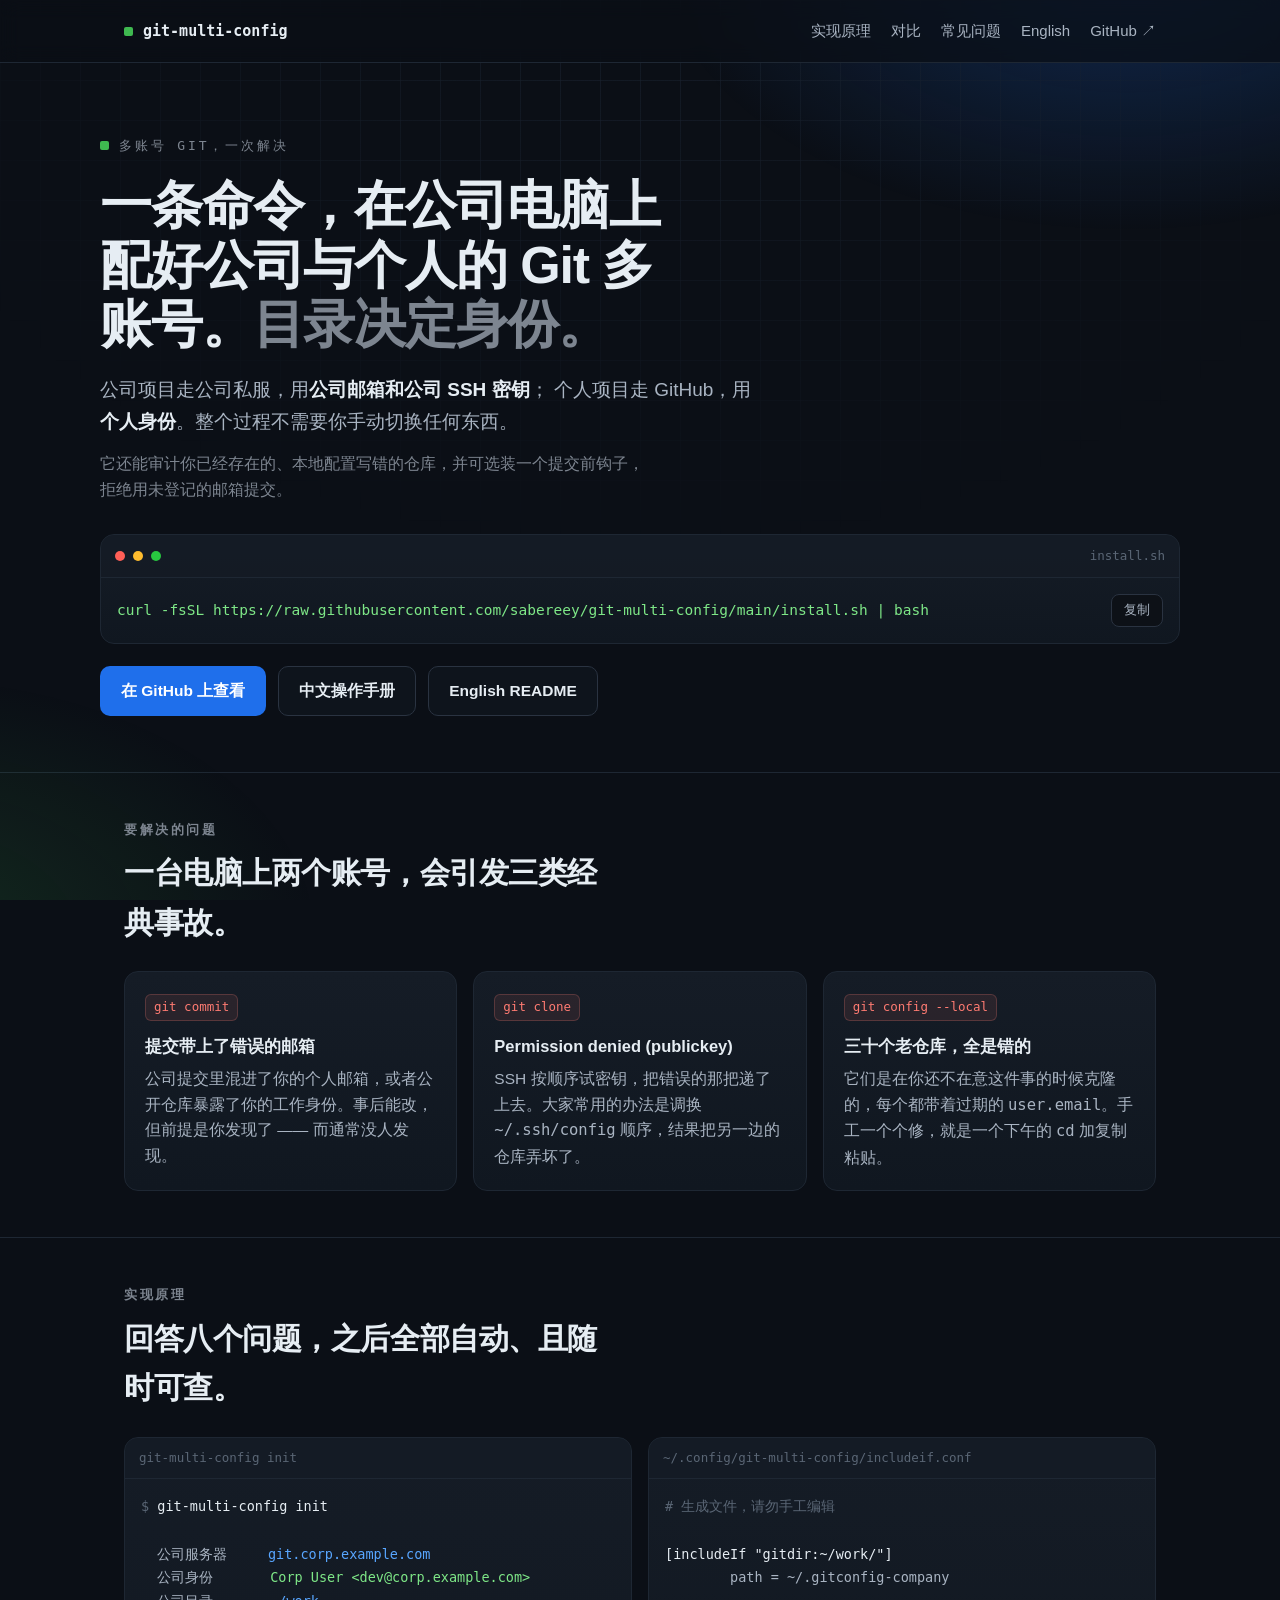
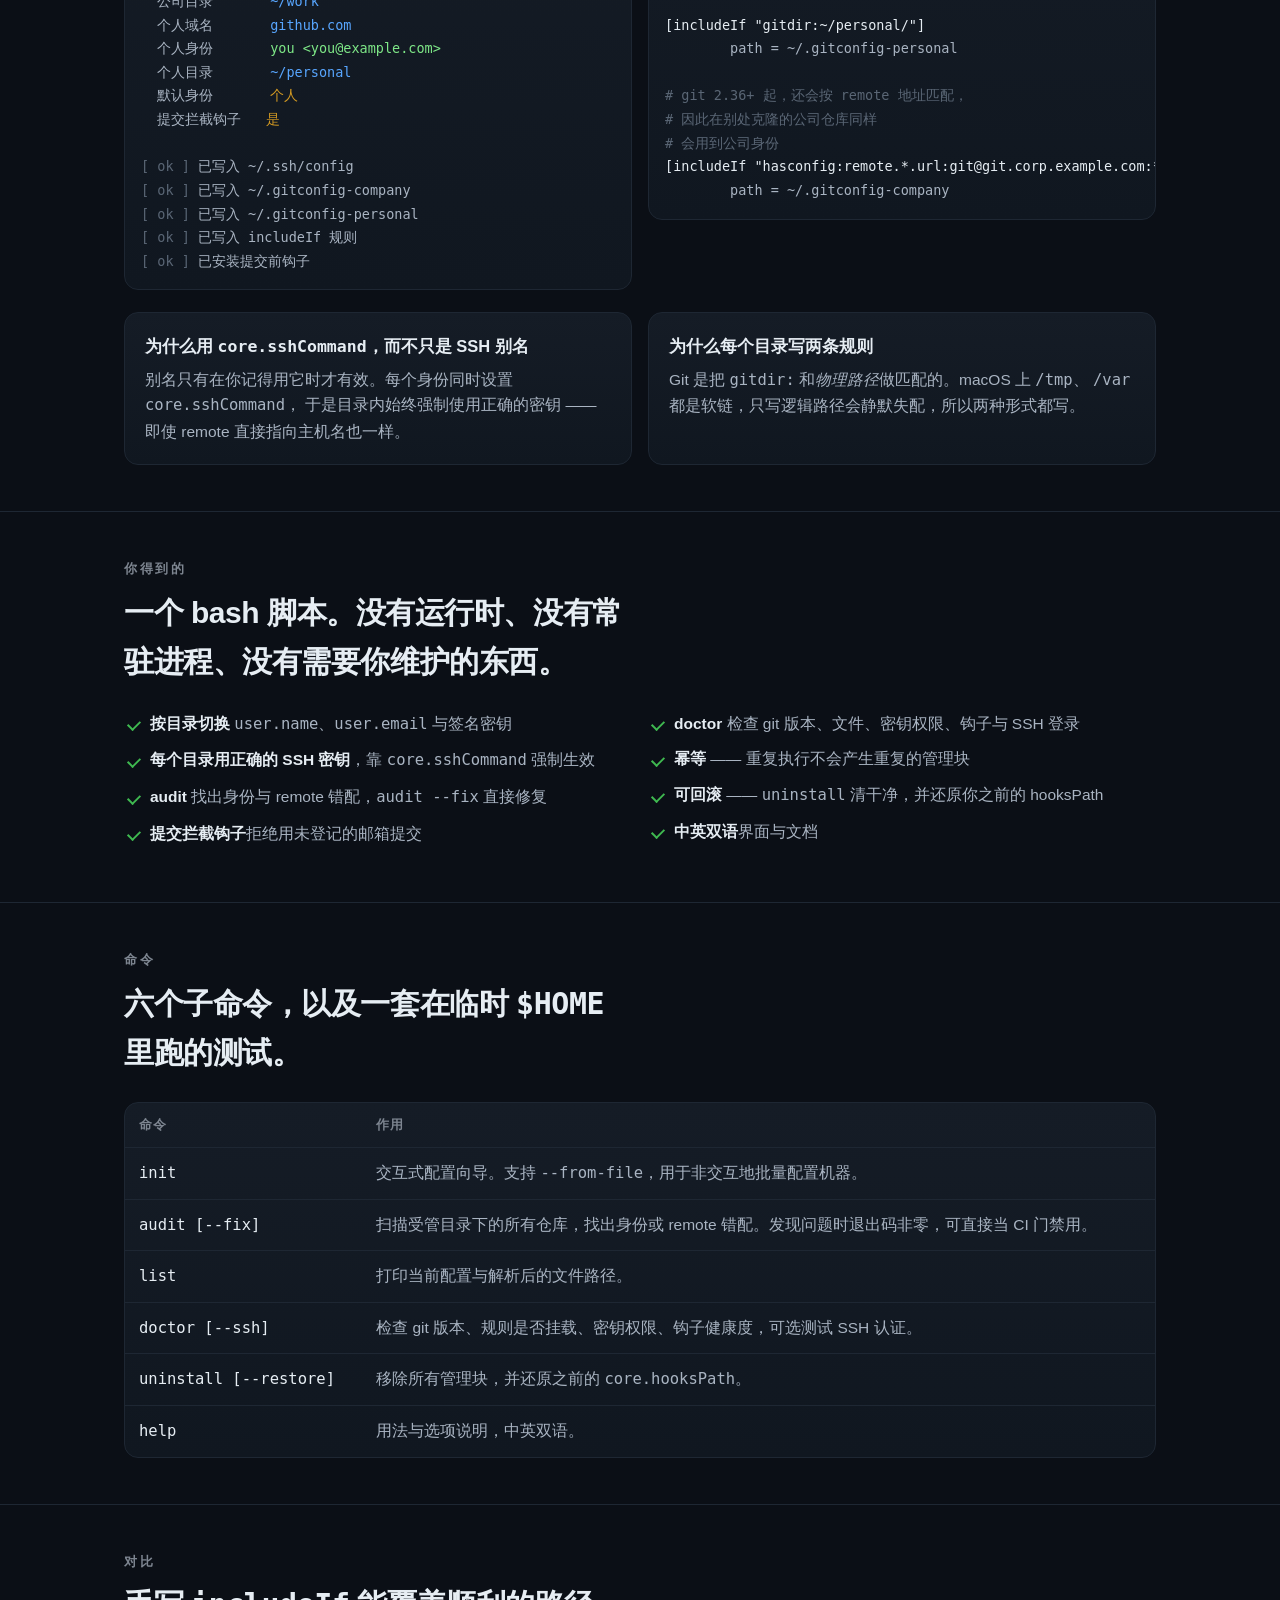
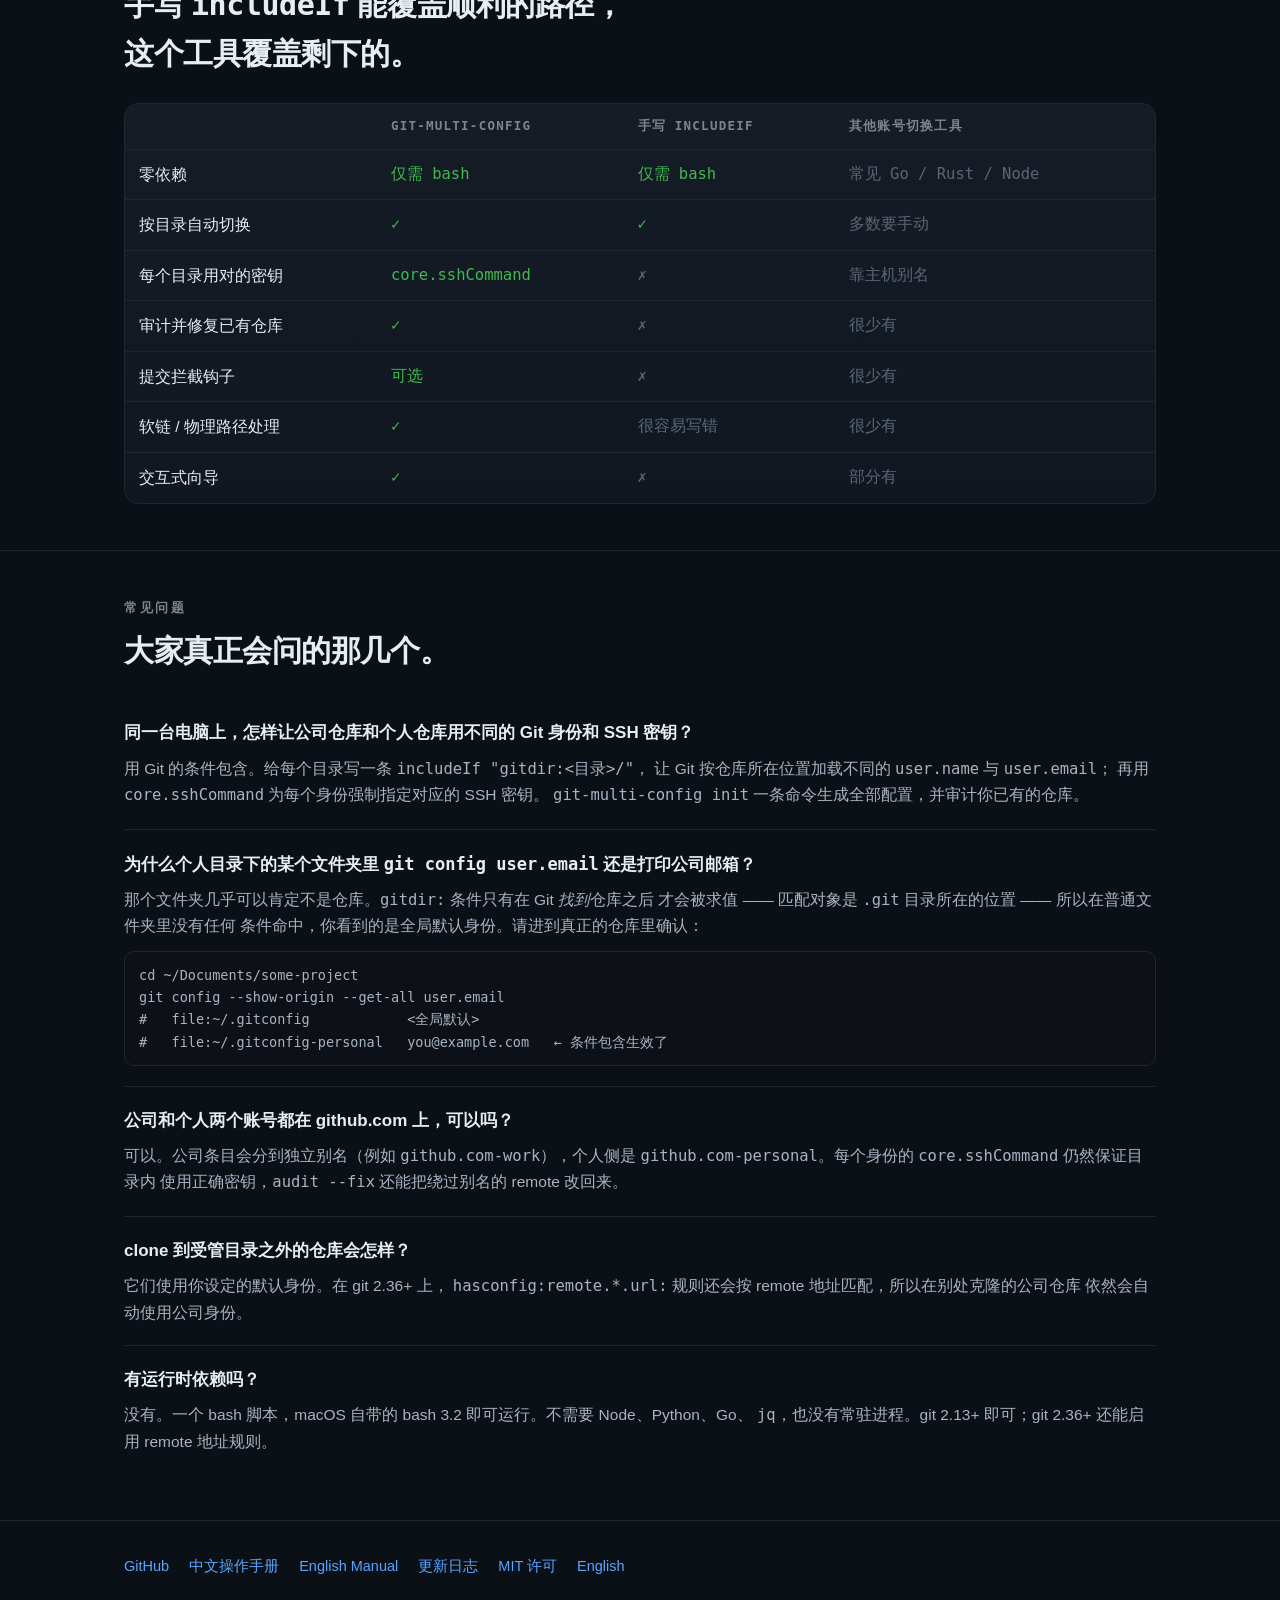
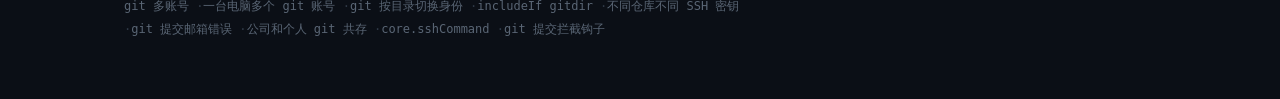
==== docs/zh/index.html @ 98c265e1 "feat(docs): add indexable bilingual landing page deployed to GitHub Pages The repository itself rank" ====
<!DOCTYPE html>
<html lang="zh-CN">
<head>
<meta charset="utf-8">
<meta name="viewport" content="width=device-width, initial-scale=1">

<title>git-multi-config — 一台电脑上配好公司和个人多 Git 账号，按目录自动切换身份</title>
<meta name="description" content="一条命令在一台机器上配好公司私服与个人 GitHub 的多账号环境。用 includeIf 条件包含 + core.sshCommand 按目录自动切换 user.name、user.email 和 SSH 密钥，可审计并修复已有仓库的错配身份，还有提交前拦截钩子防止用错邮箱提交。零依赖，bash 3.2+ 即可运行。">
<meta name="keywords" content="git 多账号, 一台电脑多个 git 账号, git 按目录切换身份, includeIf gitdir, 不同仓库用不同 ssh 密钥, git 提交邮箱错误, 公司和个人 git 共存, core.sshCommand, git 提交拦截钩子, 多账号 git 管理工具">
<meta name="author" content="sabereey">
<meta name="robots" content="index, follow, max-image-preview:large">
<meta name="theme-color" content="#0B0F16">

<link rel="canonical" href="https://sabereey.github.io/git-multi-config/zh/">
<link rel="alternate" hreflang="en" href="https://sabereey.github.io/git-multi-config/">
<link rel="alternate" hreflang="zh-CN" href="https://sabereey.github.io/git-multi-config/zh/">
<link rel="alternate" hreflang="x-default" href="https://sabereey.github.io/git-multi-config/">

<meta property="og:type" content="website">
<meta property="og:site_name" content="git-multi-config">
<meta property="og:title" content="git-multi-config — 一台电脑上的公司 + 个人 Git 多账号，按目录自动切换">
<meta property="og:description" content="一条命令配好全部。目录决定你的 Git 身份和 SSH 密钥，从此不用手动切换。">
<meta property="og:url" content="https://sabereey.github.io/git-multi-config/zh/">
<meta property="og:image" content="https://sabereey.github.io/git-multi-config/social-preview.png">
<meta property="og:image:width" content="1280">
<meta property="og:image:height" content="640">
<meta property="og:image:alt" content="终端截图：~/work/my-service 指向公司服务器，~/personal/dotfiles 指向 GitHub">
<meta property="og:locale" content="zh_CN">
<meta property="og:locale:alternate" content="en">

<meta name="twitter:card" content="summary_large_image">
<meta name="twitter:title" content="git-multi-config — 一台电脑上的公司 + 个人 Git 多账号">
<meta name="twitter:description" content="目录决定你的 Git 身份和 SSH 密钥，不用手动切换。零依赖。">
<meta name="twitter:image" content="https://sabereey.github.io/git-multi-config/social-preview.png">

<link rel="icon" href="data:image/svg+xml,<svg xmlns='http://www.w3.org/2000/svg' viewBox='0 0 32 32'><rect width='32' height='32' rx='7' fill='%230B0F16'/><rect x='9' y='9' width='6' height='6' rx='1.5' fill='%233FB950'/><rect x='17' y='17' width='6' height='6' rx='1.5' fill='%2358A6FF'/></svg>">
<link rel="stylesheet" href="../style.css">

<script type="application/ld+json">
{
  "@context": "https://schema.org",
  "@type": "SoftwareApplication",
  "name": "git-multi-config",
  "softwareVersion": "2.0.0",
  "applicationCategory": "DeveloperApplication",
  "applicationSubCategory": "版本控制",
  "operatingSystem": "macOS, Linux, WSL",
  "programmingLanguage": "Shell",
  "inLanguage": "zh-CN",
  "description": "一条命令在一台机器上配好公司私服与个人 GitHub 的多账号环境。通过 includeIf 条件包含与 core.sshCommand，按目录自动选择 user.name、user.email 和 SSH 密钥；可审计并修复已有仓库的错误身份，并可选装提交前拦截钩子。",
  "url": "https://sabereey.github.io/git-multi-config/zh/",
  "codeRepository": "https://github.com/sabereey/git-multi-config",
  "license": "https://opensource.org/licenses/MIT",
  "isAccessibleForFree": true,
  "offers": { "@type": "Offer", "price": "0", "priceCurrency": "CNY" },
  "keywords": "git 多账号, git 按目录切换身份, includeIf gitdir, 不同仓库不同 SSH 密钥, core.sshCommand, git 提交拦截钩子",
  "author": { "@type": "Person", "name": "sabereey", "url": "https://github.com/sabereey" }
}
</script>

<script type="application/ld+json">
{
  "@context": "https://schema.org",
  "@type": "FAQPage",
  "inLanguage": "zh-CN",
  "mainEntity": [
    {
      "@type": "Question",
      "name": "同一台电脑上，怎样让公司的仓库和个人仓库使用不同的 Git 身份和 SSH 密钥？",
      "acceptedAnswer": {
        "@type": "Answer",
        "text": "用 Git 的条件包含（conditional includes）。给每个目录写一条 includeIf \"gitdir:<目录>/\"，让 Git 按仓库所在位置加载不同的 user.name 与 user.email；再用 core.sshCommand 为每个身份强制指定对应的 SSH 密钥。git-multi-config init 一条命令生成全部配置，并能审计你已有的仓库。"
      }
    },
    {
      "@type": "Question",
      "name": "为什么个人目录下的某个文件夹里 git config user.email 还是打印公司邮箱？",
      "acceptedAnswer": {
        "@type": "Answer",
        "text": "那个文件夹几乎可以肯定不是 git 仓库。gitdir: 条件只有在 Git 已经找到仓库后才会被求值，匹配对象是 .git 目录所在的位置。在普通文件夹里没有任何条件命中，于是回落到全局默认身份。请进到真正的仓库里执行 git config --show-origin --get-all user.email 来确认条件包含是否生效。"
      }
    },
    {
      "@type": "Question",
      "name": "公司和个人两个账号都在 github.com 上，可以吗？",
      "acceptedAnswer": {
        "@type": "Answer",
        "text": "可以。当两个身份共用同一域名时，公司条目会分到独立别名（例如 github.com-work），个人侧为 github.com-personal。每个身份的 core.sshCommand 仍然保证目录内使用正确的密钥，audit --fix 还能把绕过别名的 remote 改写过来。"
      }
    },
    {
      "@type": "Question",
      "name": "clone 到受管目录之外的仓库会怎样？",
      "acceptedAnswer": {
        "@type": "Answer",
        "text": "它们使用你设定的默认身份。在 git 2.36 及以上，hasconfig:remote.*.url: 规则还会按 remote 地址匹配，所以在别处克隆的公司仓库依然会自动使用公司身份。"
      }
    },
    {
      "@type": "Question",
      "name": "这个工具有运行时依赖吗？",
      "acceptedAnswer": {
        "@type": "Answer",
        "text": "没有。它是一个 bash 脚本，macOS 自带的 bash 3.2 即可运行，不需要 Node、Python、Go、jq，也没有常驻进程。git 2.13 以上即可用条件包含，git 2.36 以上还能启用 remote 地址规则。"
      }
    }
  ]
}
</script>
</head>
<body>

<header>
  <div class="wrap">
    <a class="brand" href="#top"><span class="dot"></span>git-multi-config</a>
    <nav class="topnav">
      <a href="#how">实现原理</a>
      <a href="#compare">对比</a>
      <a href="#faq" class="hide-sm">常见问题</a>
      <a href="../" hreflang="en" lang="en">English</a>
      <a href="https://github.com/sabereey/git-multi-config">GitHub ↗</a>
    </nav>
  </div>
</header>

<main id="top">

  <!-- ============================================================== hero -->
  <div class="wrap hero">
    <p class="eyebrow">多账号 Git，一次解决</p>
    <h1>一条命令，在公司电脑上配好公司与个人的 Git 多账号。<span class="soft">目录决定身份。</span></h1>
    <p class="lede">
      公司项目走公司私服，用<strong>公司邮箱和公司 SSH 密钥</strong>；
      个人项目走 GitHub，用<strong>个人身份</strong>。整个过程不需要你手动切换任何东西。
    </p>
    <p class="lede sub">
      它还能审计你已经存在的、本地配置写错的仓库，并可选装一个提交前钩子，
      拒绝用未登记的邮箱提交。
    </p>

    <div class="card install">
      <div class="install-head">
        <i></i><i></i><i></i>
        <span>install.sh</span>
      </div>
      <div class="install-body">
        <pre id="cmd">curl -fsSL https://raw.githubusercontent.com/sabereey/git-multi-config/main/install.sh | bash</pre>
        <button class="copy" data-copy="#cmd">复制</button>
      </div>
    </div>

    <div class="cta">
      <a class="btn primary" href="https://github.com/sabereey/git-multi-config">在 GitHub 上查看</a>
      <a class="btn ghost" href="https://github.com/sabereey/git-multi-config/blob/main/docs/manual.zh-CN.md">中文操作手册</a>
      <a class="btn ghost" href="https://github.com/sabereey/git-multi-config/blob/main/README.md" hreflang="en">English README</a>
    </div>
  </div>

  <!-- ============================================================== 问题 -->
  <section>
    <div class="wrap">
      <h2>要解决的问题</h2>
      <p class="section-title">一台电脑上两个账号，会引发三类经典事故。</p>

      <div class="grid c3">
        <div class="card tile">
          <span class="bad">git commit</span>
          <h3>提交带上了错误的邮箱</h3>
          <p>公司提交里混进了你的个人邮箱，或者公开仓库暴露了你的工作身份。事后能改，
             但前提是你发现了 —— 而通常没人发现。</p>
        </div>
        <div class="card tile">
          <span class="bad">git clone</span>
          <h3>Permission denied (publickey)</h3>
          <p>SSH 按顺序试密钥，把错误的那把递了上去。大家常用的办法是调换
             <code>~/.ssh/config</code> 顺序，结果把另一边的仓库弄坏了。</p>
        </div>
        <div class="card tile">
          <span class="bad">git config --local</span>
          <h3>三十个老仓库，全是错的</h3>
          <p>它们是在你还不在意这件事的时候克隆的，每个都带着过期的
             <code>user.email</code>。手工一个个修，就是一个下午的 <code>cd</code> 加复制粘贴。</p>
        </div>
      </div>
    </div>
  </section>

  <!-- ============================================================ 原理 -->
  <section id="how">
    <div class="wrap">
      <h2>实现原理</h2>
      <p class="section-title">回答八个问题，之后全部自动、且随时可查。</p>

      <div class="panes">
        <div class="card pane">
          <div class="pane-head">git-multi-config init</div>
<pre><span class="d">$</span> <span class="k">git-multi-config init</span>

  公司服务器     <span class="b">git.corp.example.com</span>
  公司身份       <span class="g">Corp User &lt;dev@corp.example.com&gt;</span>
  公司目录       <span class="b">~/work</span>
  个人域名       <span class="b">github.com</span>
  个人身份       <span class="g">you &lt;you@example.com&gt;</span>
  个人目录       <span class="b">~/personal</span>
  默认身份       <span class="hi">个人</span>
  提交拦截钩子   <span class="hi">是</span>

<span class="d">[ ok ]</span> 已写入 ~/.ssh/config
<span class="d">[ ok ]</span> 已写入 ~/.gitconfig-company
<span class="d">[ ok ]</span> 已写入 ~/.gitconfig-personal
<span class="d">[ ok ]</span> 已写入 includeIf 规则
<span class="d">[ ok ]</span> 已安装提交前钩子</pre>
        </div>

        <div class="card pane">
          <div class="pane-head">~/.config/git-multi-config/includeif.conf</div>
<pre><span class="d"># 生成文件，请勿手工编辑</span>

<span class="k">[includeIf "gitdir:~/work/"]</span>
        path = ~/.gitconfig-company

<span class="k">[includeIf "gitdir:~/personal/"]</span>
        path = ~/.gitconfig-personal

<span class="d"># git 2.36+ 起，还会按 remote 地址匹配，</span>
<span class="d"># 因此在别处克隆的公司仓库同样</span>
<span class="d"># 会用到公司身份</span>
<span class="k">[includeIf "hasconfig:remote.*.url:git@git.corp.example.com:**"]</span>
        path = ~/.gitconfig-company</pre>
        </div>
      </div>

      <div class="grid c2" style="margin-top:22px">
        <div class="card tile">
          <h3>为什么用 <code>core.sshCommand</code>，而不只是 SSH 别名</h3>
          <p>别名只有在你记得用它时才有效。每个身份同时设置 <code>core.sshCommand</code>，
             于是目录内始终强制使用正确的密钥 —— 即使 remote 直接指向主机名也一样。</p>
        </div>
        <div class="card tile">
          <h3>为什么每个目录写两条规则</h3>
          <p>Git 是把 <code>gitdir:</code> 和<em>物理路径</em>做匹配的。macOS 上 <code>/tmp</code>、
             <code>/var</code> 都是软链，只写逻辑路径会静默失配，所以两种形式都写。</p>
        </div>
      </div>
    </div>
  </section>

  <!-- ============================================================ 能力 -->
  <section>
    <div class="wrap">
      <h2>你得到的</h2>
      <p class="section-title">一个 bash 脚本。没有运行时、没有常驻进程、没有需要你维护的东西。</p>

      <div class="grid c2">
        <ul class="checks">
          <li><b>按目录切换</b> <code>user.name</code>、<code>user.email</code> 与签名密钥</li>
          <li><b>每个目录用正确的 SSH 密钥</b>，靠 <code>core.sshCommand</code> 强制生效</li>
          <li><b>audit</b> 找出身份与 remote 错配，<code>audit --fix</code> 直接修复</li>
          <li><b>提交拦截钩子</b>拒绝用未登记的邮箱提交</li>
        </ul>
        <ul class="checks">
          <li><b>doctor</b> 检查 git 版本、文件、密钥权限、钩子与 SSH 登录</li>
          <li><b>幂等</b> —— 重复执行不会产生重复的管理块</li>
          <li><b>可回滚</b> —— <code>uninstall</code> 清干净，并还原你之前的 hooksPath</li>
          <li><b>中英双语</b>界面与文档</li>
        </ul>
      </div>
    </div>
  </section>

  <!-- ============================================================ 命令 -->
  <section>
    <div class="wrap">
      <h2>命令</h2>
      <p class="section-title">六个子命令，以及一套在临时 <code>$HOME</code> 里跑的测试。</p>

      <div class="card table-scroll">
        <table>
          <thead>
            <tr><th>命令</th><th>作用</th></tr>
          </thead>
          <tbody>
            <tr><td><code>init</code></td><td>交互式配置向导。支持 <code>--from-file</code>，用于非交互地批量配置机器。</td></tr>
            <tr><td><code>audit [--fix]</code></td><td>扫描受管目录下的所有仓库，找出身份或 remote 错配。发现问题时退出码非零，可直接当 CI 门禁用。</td></tr>
            <tr><td><code>list</code></td><td>打印当前配置与解析后的文件路径。</td></tr>
            <tr><td><code>doctor [--ssh]</code></td><td>检查 git 版本、规则是否挂载、密钥权限、钩子健康度，可选测试 SSH 认证。</td></tr>
            <tr><td><code>uninstall [--restore]</code></td><td>移除所有管理块，并还原之前的 <code>core.hooksPath</code>。</td></tr>
            <tr><td><code>help</code></td><td>用法与选项说明，中英双语。</td></tr>
          </tbody>
        </table>
      </div>
    </div>
  </section>

  <!-- ============================================================ 对比 -->
  <section id="compare">
    <div class="wrap">
      <h2>对比</h2>
      <p class="section-title">手写 <code>includeIf</code> 能覆盖顺利的路径，这个工具覆盖剩下的。</p>

      <div class="card table-scroll">
        <table>
          <thead>
            <tr><th></th><th>git-multi-config</th><th>手写 <code>includeIf</code></th><th>其他账号切换工具</th></tr>
          </thead>
          <tbody>
            <tr><td>零依赖</td><td class="yes">仅需 bash</td><td class="yes">仅需 bash</td><td class="no">常见 Go / Rust / Node</td></tr>
            <tr><td>按目录自动切换</td><td class="yes">✓</td><td class="yes">✓</td><td class="no">多数要手动</td></tr>
            <tr><td>每个目录用对的密钥</td><td class="yes">core.sshCommand</td><td class="no">✗</td><td class="no">靠主机别名</td></tr>
            <tr><td>审计并修复已有仓库</td><td class="yes">✓</td><td class="no">✗</td><td class="no">很少有</td></tr>
            <tr><td>提交拦截钩子</td><td class="yes">可选</td><td class="no">✗</td><td class="no">很少有</td></tr>
            <tr><td>软链 / 物理路径处理</td><td class="yes">✓</td><td class="no">很容易写错</td><td class="no">很少有</td></tr>
            <tr><td>交互式向导</td><td class="yes">✓</td><td class="no">✗</td><td class="no">部分有</td></tr>
          </tbody>
        </table>
      </div>
    </div>
  </section>

  <!-- ============================================================ FAQ -->
  <section id="faq">
    <div class="wrap">
      <h2>常见问题</h2>
      <p class="section-title">大家真正会问的那几个。</p>

      <div class="faq-item">
        <h3>同一台电脑上，怎样让公司仓库和个人仓库用不同的 Git 身份和 SSH 密钥？</h3>
        <p>用 Git 的条件包含。给每个目录写一条 <code>includeIf "gitdir:&lt;目录&gt;/"</code>，
           让 Git 按仓库所在位置加载不同的 <code>user.name</code> 与 <code>user.email</code>；
           再用 <code>core.sshCommand</code> 为每个身份强制指定对应的 SSH 密钥。
           <code>git-multi-config init</code> 一条命令生成全部配置，并审计你已有的仓库。</p>
      </div>

      <div class="faq-item">
        <h3>为什么个人目录下的某个文件夹里 <code>git config user.email</code> 还是打印公司邮箱？</h3>
        <p>那个文件夹几乎可以肯定不是仓库。<code>gitdir:</code> 条件只有在 Git <em>找到</em>仓库之后
           才会被求值 —— 匹配对象是 <code>.git</code> 目录所在的位置 —— 所以在普通文件夹里没有任何
           条件命中，你看到的是全局默认身份。请进到真正的仓库里确认：</p>
<pre>cd ~/Documents/some-project
git config --show-origin --get-all user.email
#   file:~/.gitconfig            &lt;全局默认&gt;
#   file:~/.gitconfig-personal   you@example.com   ← 条件包含生效了</pre>
      </div>

      <div class="faq-item">
        <h3>公司和个人两个账号都在 github.com 上，可以吗？</h3>
        <p>可以。公司条目会分到独立别名（例如 <code>github.com-work</code>），个人侧是
           <code>github.com-personal</code>。每个身份的 <code>core.sshCommand</code> 仍然保证目录内
           使用正确密钥，<code>audit --fix</code> 还能把绕过别名的 remote 改回来。</p>
      </div>

      <div class="faq-item">
        <h3>clone 到受管目录之外的仓库会怎样？</h3>
        <p>它们使用你设定的默认身份。在 git 2.36+ 上，
           <code>hasconfig:remote.*.url:</code> 规则还会按 remote 地址匹配，所以在别处克隆的公司仓库
           依然会自动使用公司身份。</p>
      </div>

      <div class="faq-item">
        <h3>有运行时依赖吗？</h3>
        <p>没有。一个 bash 脚本，macOS 自带的 bash 3.2 即可运行。不需要 Node、Python、Go、
           <code>jq</code>，也没有常驻进程。git 2.13+ 即可；git 2.36+ 还能启用 remote 地址规则。</p>
      </div>
    </div>
  </section>

</main>

<footer>
  <div class="wrap">
    <div class="links">
      <a href="https://github.com/sabereey/git-multi-config">GitHub</a>
      <a href="https://github.com/sabereey/git-multi-config/blob/main/docs/manual.zh-CN.md">中文操作手册</a>
      <a href="https://github.com/sabereey/git-multi-config/blob/main/docs/manual.md" hreflang="en" lang="en">English Manual</a>
      <a href="https://github.com/sabereey/git-multi-config/blob/main/CHANGELOG.md">更新日志</a>
      <a href="https://github.com/sabereey/git-multi-config/blob/main/LICENSE">MIT 许可</a>
      <a href="../" hreflang="en" lang="en">English</a>
    </div>
    <p class="kw">
      <span>git 多账号</span><span>一台电脑多个 git 账号</span><span>git 按目录切换身份</span><span>includeIf gitdir</span><span>不同仓库不同 SSH 密钥</span><span>git 提交邮箱错误</span><span>公司和个人 git 共存</span><span>core.sshCommand</span><span>git 提交拦截钩子</span>
    </p>
  </div>
</footer>

<script>
(function () {
  document.querySelectorAll('button.copy').forEach(function (btn) {
    btn.addEventListener('click', function () {
      var el = document.querySelector(btn.dataset.copy);
      if (!el) return;
      var text = el.textContent.trim();
      var done = function () {
        btn.textContent = '已复制';
        btn.classList.add('done');
        setTimeout(function () { btn.textContent = '复制'; btn.classList.remove('done'); }, 1600);
      };
      if (navigator.clipboard && navigator.clipboard.writeText) {
        navigator.clipboard.writeText(text).then(done, function () { fallback(text, done); });
      } else {
        fallback(text, done);
      }
    });
  });

  function fallback(text, done) {
    var ta = document.createElement('textarea');
    ta.value = text;
    ta.setAttribute('readonly', '');
    ta.style.position = 'fixed';
    ta.style.opacity = '0';
    document.body.appendChild(ta);
    ta.select();
    try { document.execCommand('copy'); done(); } catch (e) { /* ignore */ }
    document.body.removeChild(ta);
  }
})();
</script>

</body>
</html>
---- docs/style.css ----
/* ---------------------------------------------------------------------------
   git-multi-config — landing page styles
   Shared by docs/index.html and docs/zh/index.html. No external dependencies.
   --------------------------------------------------------------------------- */

:root {
  --bg: #0B0F16;
  --bg-2: #0D1117;
  --surface: #101720;
  --surface-2: #151C26;
  --border: #1E2733;
  --border-strong: #2A3341;

  --fg: #E6EDF3;
  --fg-muted: #A9B4C2;
  --fg-dim: #7D8590;
  --fg-faint: #5A6675;

  --accent: #58A6FF;
  --accent-strong: #1F6FEB;
  --green: #3FB950;
  --green-soft: #7EE787;
  --amber: #D29922;
  --red-soft: #FF7B72;

  --mono: Menlo, Monaco, "DejaVu Sans Mono", "SF Mono", "Courier New", monospace;
  --sans: -apple-system, BlinkMacSystemFont, "Segoe UI", "Helvetica Neue", Helvetica,
          "PingFang SC", "Hiragino Sans GB", "Microsoft YaHei", Arial, sans-serif;

  --wrap: 1080px;
  --radius: 14px;
}

* { box-sizing: border-box; }

html { -webkit-text-size-adjust: 100%; scroll-behavior: smooth; }

body {
  margin: 0;
  background: var(--bg);
  color: var(--fg);
  font-family: var(--sans);
  font-size: 17px;
  line-height: 1.65;
  -webkit-font-smoothing: antialiased;
}

/* ambient glows + grid, same language as the social preview */
body::before {
  content: "";
  position: fixed;
  inset: 0;
  pointer-events: none;
  z-index: 0;
  background:
    radial-gradient(760px 460px at 88% -6%, rgba(31, 111, 235, .28), transparent 62%),
    radial-gradient(680px 420px at -8% 104%, rgba(63, 185, 80, .16), transparent 62%);
}

body::after {
  content: "";
  position: fixed;
  inset: 0;
  pointer-events: none;
  z-index: 0;
  background-image:
    linear-gradient(to right, rgba(27, 36, 49, .55) 1px, transparent 1px),
    linear-gradient(to bottom, rgba(27, 36, 49, .55) 1px, transparent 1px);
  background-size: 40px 40px;
  mask-image: radial-gradient(1000px 700px at 50% 0%, #000 12%, transparent 78%);
  -webkit-mask-image: radial-gradient(1000px 700px at 50% 0%, #000 12%, transparent 78%);
}

.wrap { position: relative; z-index: 1; max-width: var(--wrap); margin: 0 auto; padding: 0 24px; }

a { color: var(--accent); text-decoration: none; }
a:hover { text-decoration: underline; }

code, pre, .mono { font-family: var(--mono); }

/* --------------------------------------------------------------- header --- */
header {
  position: relative;
  z-index: 2;
  border-bottom: 1px solid var(--border);
  background: rgba(11, 15, 22, .72);
  backdrop-filter: blur(10px);
}

header .wrap {
  display: flex;
  align-items: center;
  justify-content: space-between;
  gap: 16px;
  height: 62px;
}

.brand { display: flex; align-items: center; gap: 10px; font-family: var(--mono); font-size: 15px; color: var(--fg); font-weight: 600; }
.brand:hover { text-decoration: none; }
.brand .dot { width: 9px; height: 9px; border-radius: 2px; background: var(--green); flex: none; }

nav.topnav { display: flex; align-items: center; gap: 20px; font-size: 15px; }
nav.topnav a { color: var(--fg-muted); }
nav.topnav a:hover { color: var(--fg); text-decoration: none; }

/* ------------------------------------------------------------------ hero --- */
.hero { padding: 72px 0 56px; }

.eyebrow {
  font-family: var(--mono);
  font-size: 13px;
  letter-spacing: .22em;
  text-transform: uppercase;
  color: var(--fg-dim);
  display: flex;
  align-items: center;
  gap: 10px;
  margin: 0 0 20px;
}
.eyebrow::before { content: ""; width: 9px; height: 9px; border-radius: 2px; background: var(--green); }

h1 {
  font-size: clamp(30px, 4.6vw, 52px);
  line-height: 1.14;
  letter-spacing: -.022em;
  margin: 0 0 20px;
  font-weight: 750;
  max-width: 20ch;
}

h1 .soft { color: var(--fg-dim); font-weight: 600; }

.lede { font-size: 19px; color: var(--fg-muted); max-width: 62ch; margin: 0 0 14px; }
.lede strong { color: var(--fg); font-weight: 650; }

.lede.sub { font-size: 16px; color: var(--fg-dim); }

/* --------------------------------------------------------------- blocks --- */
.card {
  background: linear-gradient(180deg, var(--surface-2), var(--surface));
  border: 1px solid var(--border);
  border-radius: var(--radius);
}

.install { margin: 30px 0 18px; overflow: hidden; }

.install-head {
  display: flex;
  align-items: center;
  gap: 8px;
  padding: 11px 14px;
  border-bottom: 1px solid var(--border);
  background: rgba(21, 28, 38, .6);
}
.install-head i { width: 10px; height: 10px; border-radius: 50%; display: block; }
.install-head i:nth-child(1) { background: #FF5F57; }
.install-head i:nth-child(2) { background: #FEBC2E; }
.install-head i:nth-child(3) { background: #28C840; }
.install-head span { margin-left: auto; font-family: var(--mono); font-size: 12.5px; color: var(--fg-faint); }

.install-body { display: flex; align-items: center; gap: 12px; padding: 16px 16px; }
.install-body pre { margin: 0; flex: 1; overflow-x: auto; font-size: 14.5px; color: var(--green-soft); }
.install-body pre .p { color: var(--fg-dim); }

button.copy {
  flex: none;
  font-family: var(--mono);
  font-size: 12.5px;
  color: var(--fg-muted);
  background: var(--bg-2);
  border: 1px solid var(--border-strong);
  border-radius: 8px;
  padding: 7px 12px;
  cursor: pointer;
}
button.copy:hover { color: var(--fg); border-color: var(--accent); }
button.copy.done { color: var(--green); border-color: var(--green); }

/* ------------------------------------------------------------------- cta --- */
.cta { display: flex; flex-wrap: wrap; gap: 12px; margin: 22px 0 0; }

.btn {
  display: inline-flex;
  align-items: center;
  gap: 9px;
  padding: 11px 20px;
  border-radius: 10px;
  font-size: 15.5px;
  font-weight: 600;
  border: 1px solid transparent;
}
.btn:hover { text-decoration: none; }
.btn.primary { background: var(--accent-strong); color: #fff; }
.btn.primary:hover { background: #2b7ff0; }
.btn.ghost { border-color: var(--border-strong); color: var(--fg); background: rgba(16, 23, 32, .7); }
.btn.ghost:hover { border-color: var(--accent); color: #fff; }

/* --------------------------------------------------------------- section --- */
section { padding: 46px 0; border-top: 1px solid var(--border); }
section.first { border-top: none; padding-top: 30px; }

h2 {
  font-size: 13px;
  letter-spacing: .2em;
  text-transform: uppercase;
  color: var(--fg-dim);
  font-family: var(--mono);
  font-weight: 600;
  margin: 0 0 8px;
}

.section-title { font-size: clamp(22px, 2.5vw, 30px); font-weight: 700; letter-spacing: -.015em; margin: 0 0 24px; max-width: 30ch; }

.grid { display: grid; gap: 16px; }
.grid.c3 { grid-template-columns: repeat(3, 1fr); }
.grid.c2 { grid-template-columns: repeat(2, 1fr); }

.tile { padding: 20px; }
.tile h3 { margin: 0 0 6px; font-size: 16.5px; font-weight: 650; }
.tile p { margin: 0; color: var(--fg-muted); font-size: 15.5px; }
.tile .bad {
  font-family: var(--mono);
  font-size: 12.5px;
  color: var(--red-soft);
  background: rgba(255, 123, 114, .09);
  border: 1px solid rgba(255, 123, 114, .22);
  border-radius: 6px;
  padding: 2px 8px;
  display: inline-block;
  margin-bottom: 12px;
}

/* ----------------------------------------------------------- code panels --- */
.panes { display: grid; grid-template-columns: 1fr 1fr; gap: 16px; align-items: start; }

.pane { overflow: hidden; }
.pane-head {
  padding: 10px 14px;
  border-bottom: 1px solid var(--border);
  font-family: var(--mono);
  font-size: 12.5px;
  color: var(--fg-faint);
  background: rgba(21, 28, 38, .6);
}
.pane pre { margin: 0; padding: 16px; overflow-x: auto; font-size: 13.5px; line-height: 1.75; color: var(--fg-muted); }
.pane .k { color: var(--fg); }
.pane .g { color: var(--green-soft); }
.pane .b { color: var(--accent); }
.pane .d { color: var(--fg-faint); }
.pane .hi { color: var(--amber); }

/* ------------------------------------------------------------------ list --- */
ul.checks { list-style: none; margin: 0; padding: 0; }
ul.checks li { position: relative; padding-left: 26px; margin-bottom: 10px; color: var(--fg-muted); font-size: 15.5px; }
ul.checks li::before {
  content: "";
  position: absolute;
  left: 4px; top: .62em;
  width: 10px; height: 6px;
  border-left: 2px solid var(--green);
  border-bottom: 2px solid var(--green);
  transform: rotate(-45deg);
}
ul.checks li b { color: var(--fg); font-weight: 650; }

/* ----------------------------------------------------------------- table --- */
.table-scroll { overflow-x: auto; }
table { width: 100%; border-collapse: collapse; font-size: 15.5px; }
th, td { text-align: left; padding: 12px 14px; border-bottom: 1px solid var(--border); vertical-align: top; }
th { color: var(--fg-dim); font-family: var(--mono); font-size: 12.5px; letter-spacing: .1em; text-transform: uppercase; font-weight: 600; }
td { color: var(--fg-muted); }
td:first-child { color: var(--fg); }
tr:last-child td { border-bottom: none; }
.yes { color: var(--green); font-family: var(--mono); }
.no { color: var(--fg-faint); font-family: var(--mono); }

/* ------------------------------------------------------------------- faq --- */
.faq-item { padding: 20px 0; border-bottom: 1px solid var(--border); }
.faq-item:last-child { border-bottom: none; }
.faq-item h3 { margin: 0 0 8px; font-size: 17px; font-weight: 650; }
.faq-item p { margin: 0; color: var(--fg-muted); font-size: 15.5px; }
.faq-item pre { margin: 12px 0 0; padding: 12px 14px; background: var(--bg-2); border: 1px solid var(--border); border-radius: 10px; overflow-x: auto; font-size: 13.5px; color: var(--fg-muted); }

/* ---------------------------------------------------------------- footer --- */
footer { border-top: 1px solid var(--border); padding: 34px 0 46px; color: var(--fg-dim); font-size: 14.5px; }
footer .links { display: flex; flex-wrap: wrap; gap: 20px; margin-bottom: 16px; }
footer .kw { font-family: var(--mono); font-size: 12px; color: var(--fg-faint); line-height: 1.9; max-width: 90ch; }
footer .kw span { color: var(--fg-faint); }
footer .kw span::after { content: " ·"; color: #2f3946; }
footer .kw span:last-child::after { content: ""; }

/* -------------------------------------------------------------- responsive */
@media (max-width: 860px) {
  .grid.c3, .grid.c2, .panes { grid-template-columns: 1fr; }
  .hero { padding: 50px 0 40px; }
  body { font-size: 16px; }
  .install-body { flex-direction: column; align-items: stretch; }
  button.copy { align-self: flex-start; }
}

@media (max-width: 560px) {
  nav.topnav .hide-sm { display: none; }
  h1 { max-width: none; }
}

@media (prefers-reduced-motion: reduce) {
  html { scroll-behavior: auto; }
}
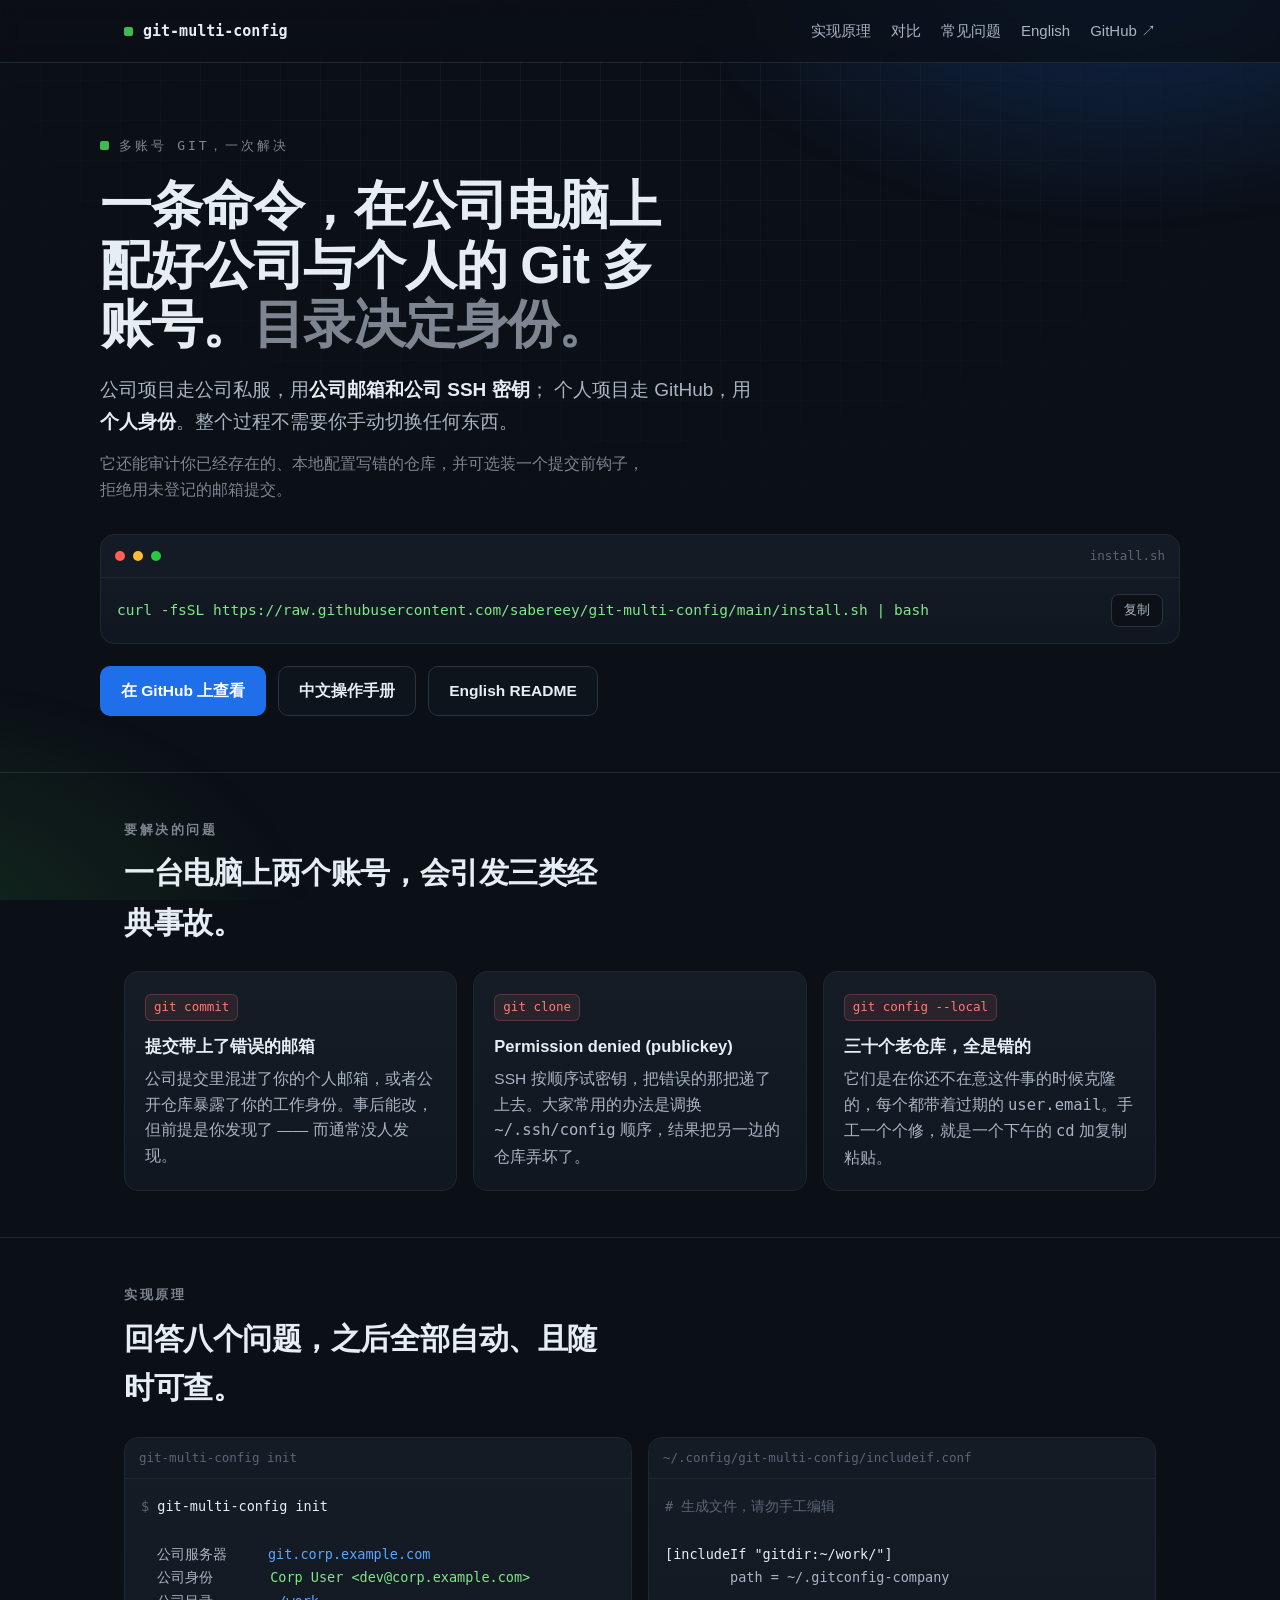
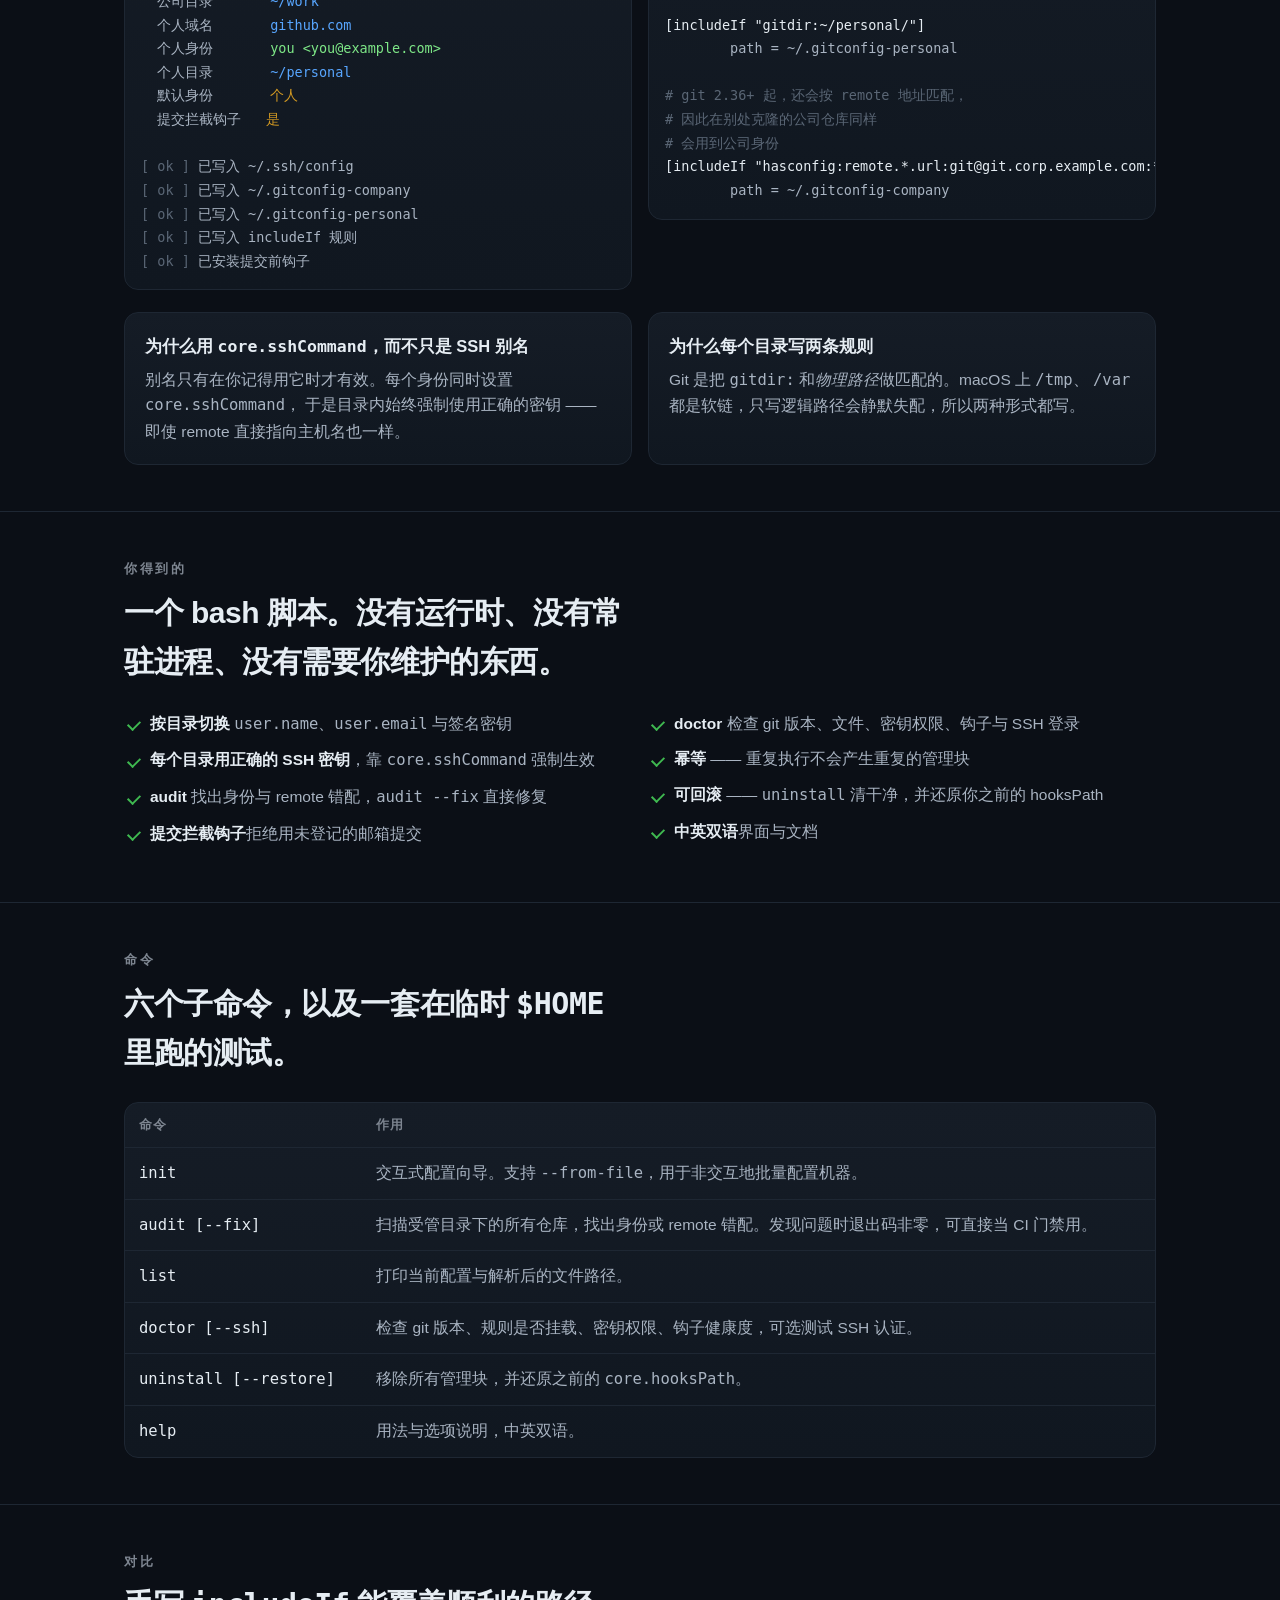
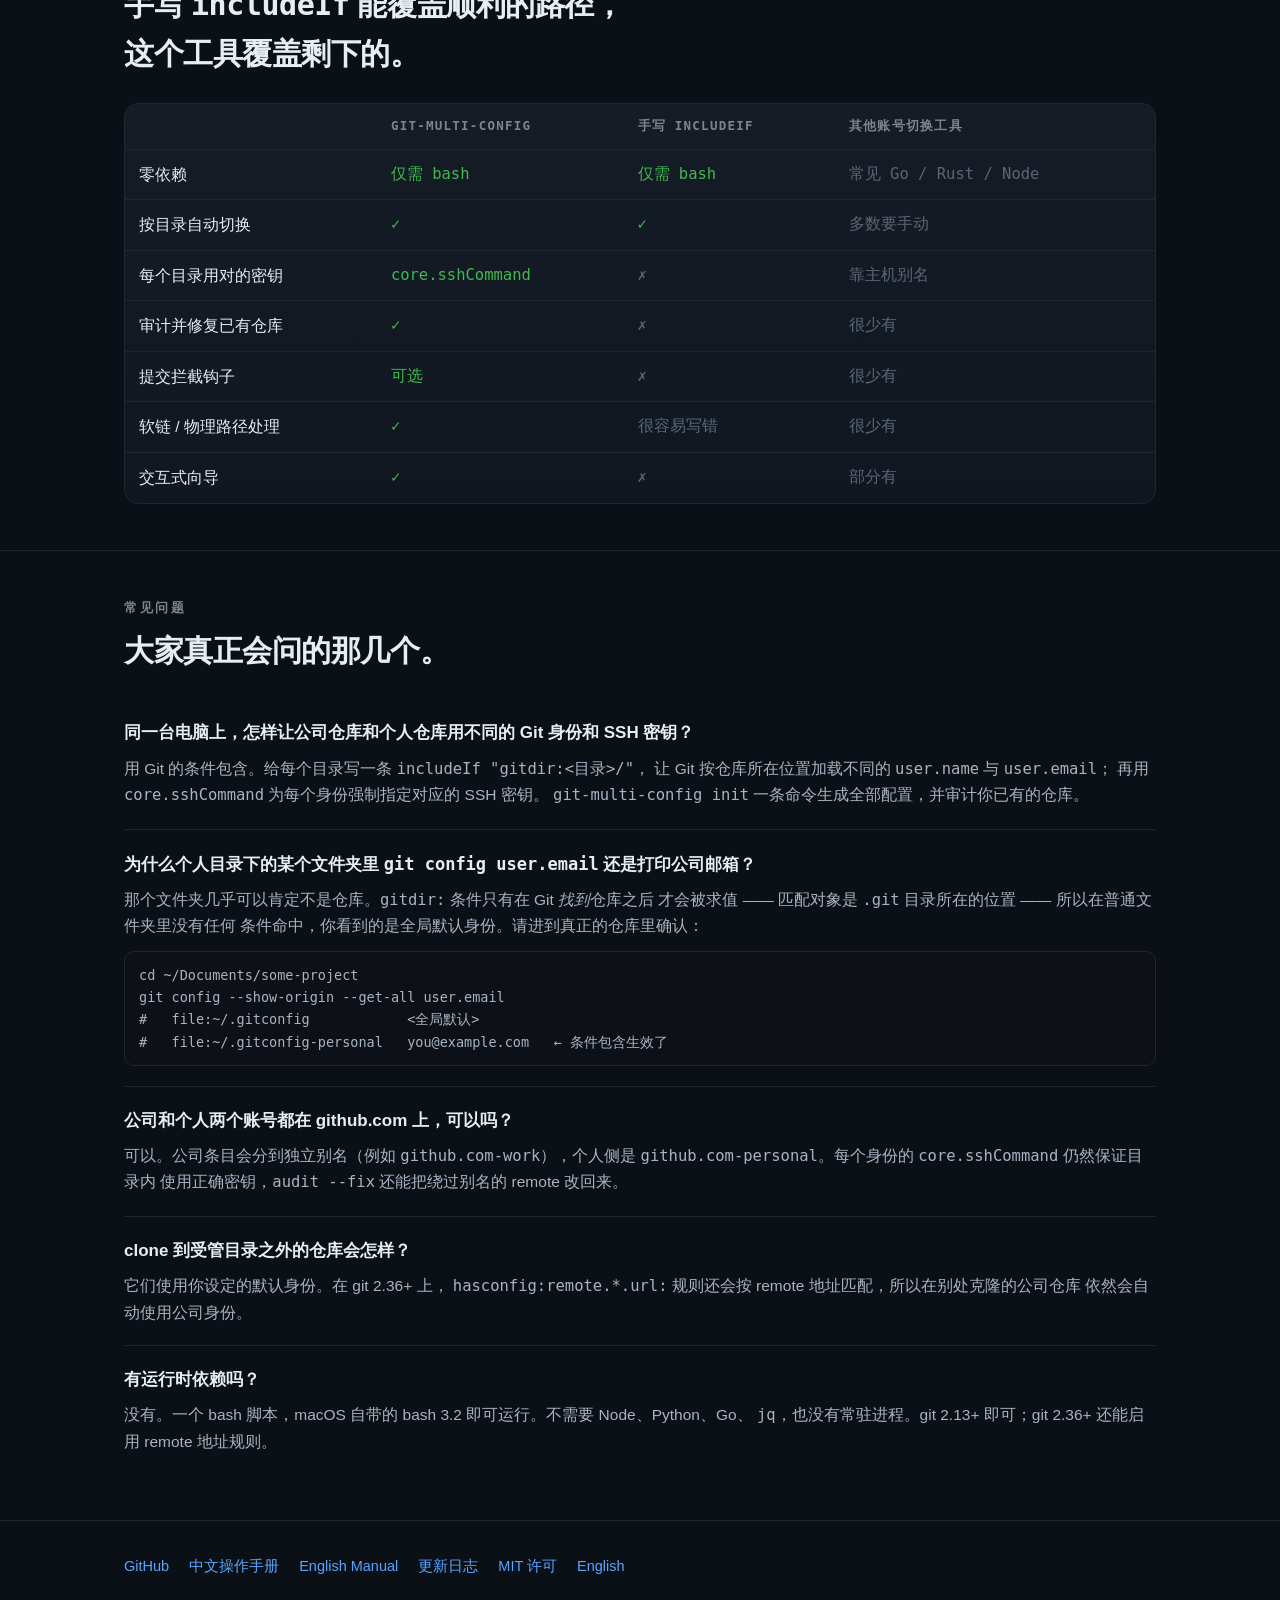
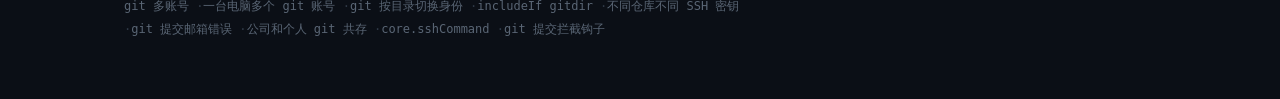
==== commit 7620b2b5: "fix: address the reproducible findings from the external review Nine findings were reproduced on a r" ====
--- a/docs/zh/index.html
+++ b/docs/zh/index.html
@@ -10,6 +10,7 @@
 <meta name="author" content="sabereey">
 <meta name="robots" content="index, follow, max-image-preview:large">
 <meta name="theme-color" content="#0B0F16">
+<meta name="color-scheme" content="dark">
 
 <link rel="canonical" href="https://sabereey.github.io/git-multi-config/zh/">
 <link rel="alternate" hreflang="en" href="https://sabereey.github.io/git-multi-config/">
@@ -41,7 +42,7 @@
   "@context": "https://schema.org",
   "@type": "SoftwareApplication",
   "name": "git-multi-config",
-  "softwareVersion": "2.0.0",
+  "softwareVersion": "2.0.1",
   "applicationCategory": "DeveloperApplication",
   "applicationSubCategory": "版本控制",
   "operatingSystem": "macOS, Linux, WSL",
